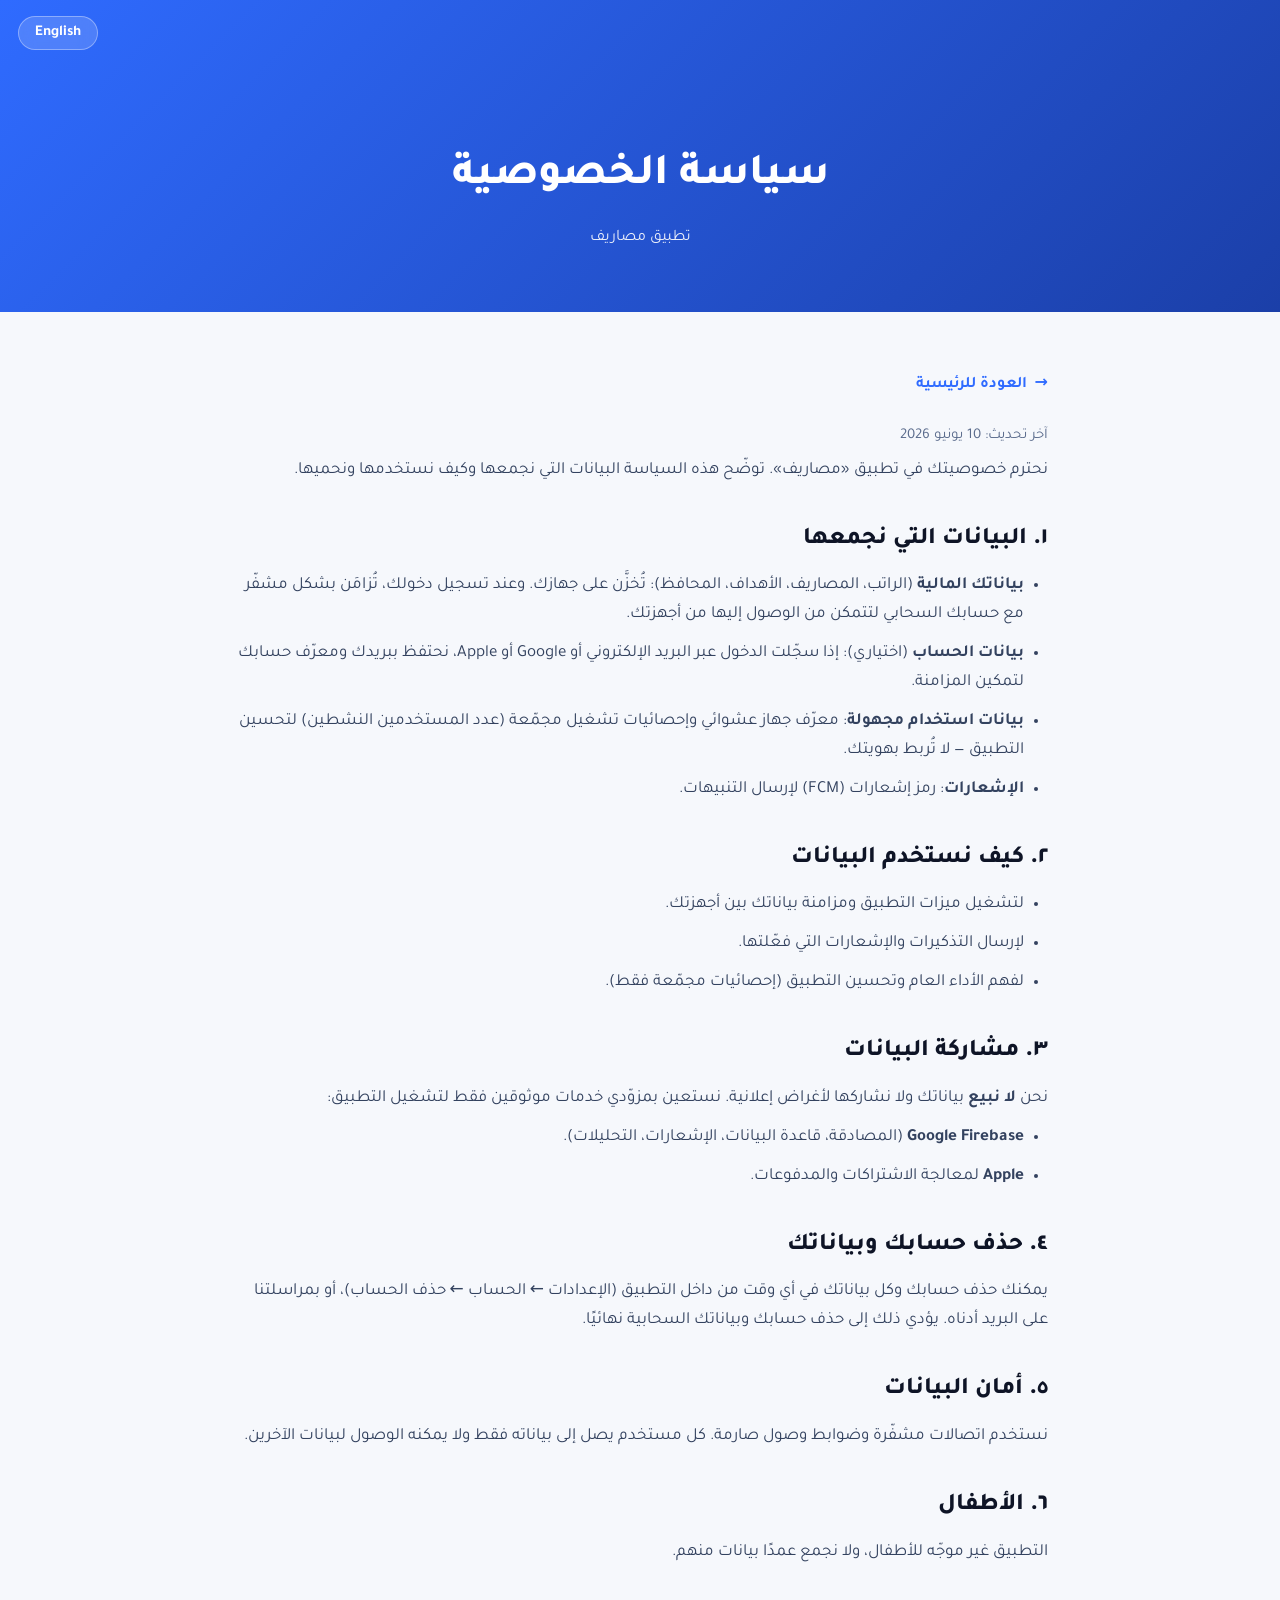
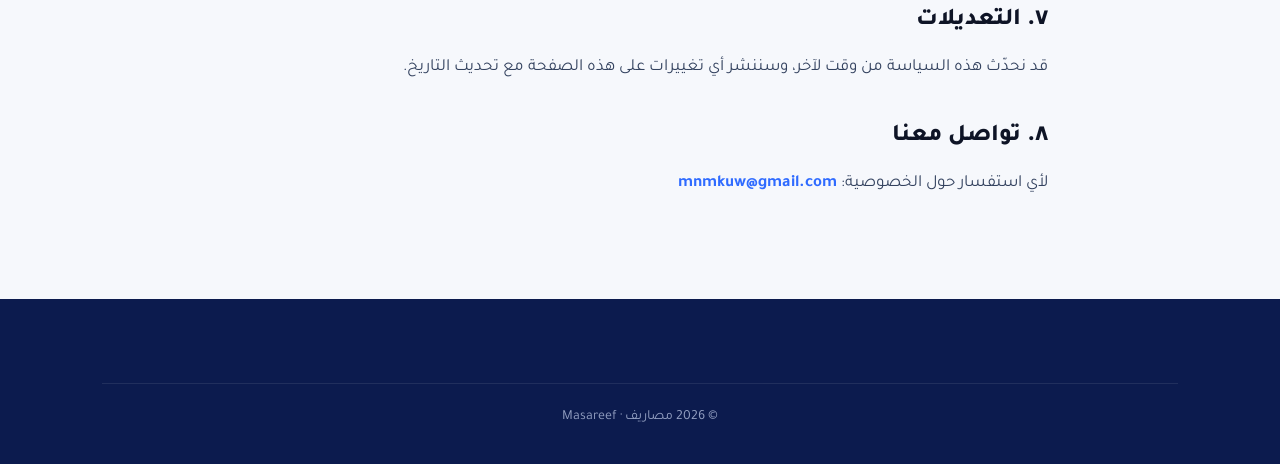
==== privacy.html @ 50fc84c0 "Masareef landing page, privacy policy & terms" ====
<!DOCTYPE html>
<html lang="ar" dir="rtl" data-lang="ar">
<head>
<meta charset="UTF-8">
<meta name="viewport" content="width=device-width, initial-scale=1">
<title>سياسة الخصوصية · Privacy Policy — مصاريف</title>
<link rel="icon" href="assets/icon.png">
<link rel="preconnect" href="https://fonts.googleapis.com">
<link rel="preconnect" href="https://fonts.gstatic.com" crossorigin>
<link href="https://fonts.googleapis.com/css2?family=Tajawal:wght@400;500;700;800;900&display=swap" rel="stylesheet">
<link rel="stylesheet" href="styles.css">
</head>
<body>
<button class="lang-toggle" onclick="toggleLang()"><span class="ar">English</span><span class="en">العربية</span></button>

<div class="legal-hero">
  <h1><span class="ar">سياسة الخصوصية</span><span class="en">Privacy Policy</span></h1>
  <p><span class="ar">تطبيق مصاريف</span><span class="en">Masareef App</span></p>
</div>

<div class="legal">
  <a class="back-link" href="index.html">→ <span class="ar">العودة للرئيسية</span><span class="en">Back to home</span></a>
  <p class="updated"><span class="ar">آخر تحديث: 10 يونيو 2026</span><span class="en">Last updated: June 10, 2026</span></p>

  <!-- AR -->
  <div class="ar">
    <p>نحترم خصوصيتك في تطبيق «مصاريف». توضّح هذه السياسة البيانات التي نجمعها وكيف نستخدمها ونحميها.</p>

    <h2>١. البيانات التي نجمعها</h2>
    <ul>
      <li><strong>بياناتك المالية</strong> (الراتب، المصاريف، الأهداف، المحافظ): تُخزَّن على جهازك. وعند تسجيل دخولك، تُزامَن بشكل مشفّر مع حسابك السحابي لتتمكن من الوصول إليها من أجهزتك.</li>
      <li><strong>بيانات الحساب</strong> (اختياري): إذا سجّلت الدخول عبر البريد الإلكتروني أو Google أو Apple، نحتفظ ببريدك ومعرّف حسابك لتمكين المزامنة.</li>
      <li><strong>بيانات استخدام مجهولة</strong>: معرّف جهاز عشوائي وإحصائيات تشغيل مجمّعة (عدد المستخدمين النشطين) لتحسين التطبيق — لا تُربط بهويتك.</li>
      <li><strong>الإشعارات</strong>: رمز إشعارات (FCM) لإرسال التنبيهات.</li>
    </ul>

    <h2>٢. كيف نستخدم البيانات</h2>
    <ul>
      <li>لتشغيل ميزات التطبيق ومزامنة بياناتك بين أجهزتك.</li>
      <li>لإرسال التذكيرات والإشعارات التي فعّلتها.</li>
      <li>لفهم الأداء العام وتحسين التطبيق (إحصائيات مجمّعة فقط).</li>
    </ul>

    <h2>٣. مشاركة البيانات</h2>
    <p>نحن <strong>لا نبيع</strong> بياناتك ولا نشاركها لأغراض إعلانية. نستعين بمزوّدي خدمات موثوقين فقط لتشغيل التطبيق:</p>
    <ul>
      <li><strong>Google Firebase</strong> (المصادقة، قاعدة البيانات، الإشعارات، التحليلات).</li>
      <li><strong>Apple</strong> لمعالجة الاشتراكات والمدفوعات.</li>
    </ul>

    <h2>٤. حذف حسابك وبياناتك</h2>
    <p>يمكنك حذف حسابك وكل بياناتك في أي وقت من داخل التطبيق (الإعدادات ← الحساب ← حذف الحساب)، أو بمراسلتنا على البريد أدناه. يؤدي ذلك إلى حذف حسابك وبياناتك السحابية نهائيًا.</p>

    <h2>٥. أمان البيانات</h2>
    <p>نستخدم اتصالات مشفّرة وضوابط وصول صارمة. كل مستخدم يصل إلى بياناته فقط ولا يمكنه الوصول لبيانات الآخرين.</p>

    <h2>٦. الأطفال</h2>
    <p>التطبيق غير موجّه للأطفال، ولا نجمع عمدًا بيانات منهم.</p>

    <h2>٧. التعديلات</h2>
    <p>قد نحدّث هذه السياسة من وقت لآخر، وسننشر أي تغييرات على هذه الصفحة مع تحديث التاريخ.</p>

    <h2>٨. تواصل معنا</h2>
    <p>لأي استفسار حول الخصوصية: <a href="mailto:mnmkuw@gmail.com" style="color:var(--blue);font-weight:700">mnmkuw@gmail.com</a></p>
  </div>

  <!-- EN -->
  <div class="en">
    <p>We respect your privacy in the “Masareef” app. This policy explains what data we collect, and how we use and protect it.</p>

    <h2>1. Data we collect</h2>
    <ul>
      <li><strong>Your financial data</strong> (salary, expenses, goals, wallets): stored on your device. When you sign in, it is synced to your cloud account so you can access it across devices.</li>
      <li><strong>Account data</strong> (optional): if you sign in via Email, Google, or Apple, we keep your email and account ID to enable sync.</li>
      <li><strong>Anonymous usage data</strong>: a random device ID and aggregate activity metrics (active-user counts) to improve the app — not linked to your identity.</li>
      <li><strong>Notifications</strong>: a push token (FCM) to deliver alerts.</li>
    </ul>

    <h2>2. How we use data</h2>
    <ul>
      <li>To run the app's features and sync your data across devices.</li>
      <li>To send reminders and notifications you enabled.</li>
      <li>To understand overall performance and improve the app (aggregate stats only).</li>
    </ul>

    <h2>3. Data sharing</h2>
    <p>We <strong>do not sell</strong> your data or share it for advertising. We use trusted service providers only to operate the app:</p>
    <ul>
      <li><strong>Google Firebase</strong> (authentication, database, notifications, analytics).</li>
      <li><strong>Apple</strong> for subscription and payment processing.</li>
    </ul>

    <h2>4. Deleting your account & data</h2>
    <p>You can delete your account and all your data at any time from within the app (Settings → Account → Delete account), or by emailing us below. This permanently removes your account and cloud data.</p>

    <h2>5. Data security</h2>
    <p>We use encrypted connections and strict access controls. Each user can access only their own data.</p>

    <h2>6. Children</h2>
    <p>The app is not directed to children, and we do not knowingly collect their data.</p>

    <h2>7. Changes</h2>
    <p>We may update this policy from time to time and will post changes on this page with an updated date.</p>

    <h2>8. Contact us</h2>
    <p>For any privacy question: <a href="mailto:mnmkuw@gmail.com" style="color:var(--blue);font-weight:700">mnmkuw@gmail.com</a></p>
  </div>
</div>

<footer>
  <div class="container">
    <div class="foot-base">© 2026 مصاريف · Masareef</div>
  </div>
</footer>

<script>
function toggleLang(){
  const h=document.documentElement;
  const en=h.getAttribute('data-lang')==='en';
  h.setAttribute('data-lang',en?'ar':'en');
  h.setAttribute('lang',en?'ar':'en');
  h.setAttribute('dir',en?'rtl':'ltr');
}
</script>
</body>
</html>
---- styles.css ----
/* ===== Masareef · مصاريف — landing & legal pages ===== */
:root{
  --blue:#2F6BFF;
  --blue-2:#5B8DEF;
  --navy:#0C1B4E;
  --ink:#0E1426;
  --muted:#5A6B8C;
  --bg:#F6F8FC;
  --surface:#FFFFFF;
  --border:#E6ECF6;
  --gold:#B8860B;
  --radius:22px;
  --shadow:0 24px 60px rgba(20,40,90,.14);
  --maxw:1120px;
}
*{box-sizing:border-box;margin:0;padding:0}
html{scroll-behavior:smooth}
body{
  font-family:'Tajawal',system-ui,-apple-system,sans-serif;
  background:var(--bg);color:var(--ink);
  line-height:1.7;-webkit-font-smoothing:antialiased;
  overflow-x:hidden;
}
a{color:inherit;text-decoration:none}
img{max-width:100%;display:block}
.container{max-width:var(--maxw);margin:0 auto;padding:0 22px}

/* ---------- nav ---------- */
.nav{
  position:fixed;inset:0 0 auto 0;z-index:50;
  display:flex;align-items:center;justify-content:space-between;
  padding:16px 26px;transition:.3s;
}
.nav.scrolled{
  background:rgba(255,255,255,.82);backdrop-filter:blur(14px);
  box-shadow:0 1px 0 var(--border);
}
.brand{display:flex;align-items:center;gap:10px;font-weight:800;font-size:22px}
.brand img{width:38px;height:38px;border-radius:11px}
.nav.scrolled .brand{color:var(--ink)}
.nav-links{display:flex;gap:26px;font-weight:600;font-size:16px}
.nav-links a{opacity:.9;transition:.2s}
.nav-links a:hover{opacity:1;color:var(--blue)}
.nav:not(.scrolled){color:#fff}
.nav:not(.scrolled) .nav-links a:hover{color:#fff;opacity:.7}
@media(max-width:720px){.nav-links{display:none}}

/* ---------- hero ---------- */
.hero{
  position:relative;color:#fff;overflow:hidden;
  padding:160px 0 120px;
  background:linear-gradient(135deg,#3F6AF5 0%,#2F6BFF 38%,#1B3FA8 100%);
}
.hero::before{ /* animated glow */
  content:"";position:absolute;width:900px;height:900px;border-radius:50%;
  top:-380px;right:-200px;
  background:radial-gradient(circle,rgba(255,255,255,.28),transparent 60%);
  animation:float 9s ease-in-out infinite;
}
.hero::after{
  content:"";position:absolute;width:680px;height:680px;border-radius:50%;
  bottom:-320px;left:-160px;
  background:radial-gradient(circle,rgba(91,141,239,.4),transparent 60%);
  animation:float 11s ease-in-out infinite reverse;
}
.hero-grid{
  position:relative;z-index:2;display:grid;grid-template-columns:1.05fr .95fr;
  gap:40px;align-items:center;
}
.badge-pill{
  display:inline-flex;align-items:center;gap:8px;
  background:rgba(255,255,255,.16);border:1px solid rgba(255,255,255,.28);
  padding:8px 16px;border-radius:30px;font-weight:600;font-size:14px;margin-bottom:22px;
}
.hero h1{font-size:64px;line-height:1.15;font-weight:800;letter-spacing:-1px}
.hero p.sub{font-size:21px;opacity:.92;margin:18px 0 32px;max-width:520px}
.cta-row{display:flex;gap:14px;flex-wrap:wrap}
.btn{
  display:inline-flex;align-items:center;gap:10px;font-weight:700;font-size:17px;
  padding:15px 28px;border-radius:16px;transition:.2s;cursor:pointer;border:none;
}
.btn-white{background:#fff;color:var(--blue)}
.btn-white:hover{transform:translateY(-2px);box-shadow:0 16px 30px rgba(0,0,0,.2)}
.btn-ghost{background:rgba(255,255,255,.12);color:#fff;border:1px solid rgba(255,255,255,.3)}
.btn-ghost:hover{background:rgba(255,255,255,.2)}

/* phone */
.phone-wrap{display:flex;justify-content:center;perspective:1400px}
.phone{
  width:300px;border-radius:46px;background:#0c0e16;padding:12px;
  box-shadow:0 40px 80px rgba(8,20,60,.45);
  animation:float 6s ease-in-out infinite;transform:rotateY(-12deg) rotateX(4deg);
}
.phone img{border-radius:36px;width:100%}

/* ---------- sections ---------- */
section{padding:96px 0}
.eyebrow{color:var(--blue);font-weight:800;letter-spacing:1px;font-size:15px;margin-bottom:10px;text-align:center}
.h2{font-size:42px;font-weight:800;text-align:center;letter-spacing:-.5px}
.lead{color:var(--muted);text-align:center;max-width:620px;margin:14px auto 0;font-size:18px}

.features{display:grid;grid-template-columns:repeat(3,1fr);gap:22px;margin-top:56px}
.card{
  background:var(--surface);border:1px solid var(--border);border-radius:var(--radius);
  padding:30px 26px;transition:.3s;
}
.card:hover{transform:translateY(-6px);box-shadow:var(--shadow);border-color:transparent}
.card .ico{
  width:58px;height:58px;border-radius:16px;display:grid;place-items:center;
  font-size:26px;margin-bottom:18px;
}
.card h3{font-size:21px;font-weight:800;margin-bottom:8px}
.card p{color:var(--muted);font-size:16px}
@media(max-width:860px){.features{grid-template-columns:1fr}.hero-grid{grid-template-columns:1fr;text-align:center}.hero p.sub{margin-inline:auto}.cta-row{justify-content:center}.hero h1{font-size:46px}}

/* showcase strip */
.showcase{background:linear-gradient(180deg,#fff,var(--bg))}
.shots{display:flex;gap:24px;justify-content:center;flex-wrap:wrap;margin-top:50px}
.shot{width:230px;border-radius:34px;background:#0c0e16;padding:9px;box-shadow:var(--shadow)}
.shot img{border-radius:26px}

/* ---------- reveal animation ---------- */
.reveal{opacity:0;transform:translateY(26px);transition:.7s cubic-bezier(.2,.7,.2,1)}
.reveal.in{opacity:1;transform:none}

@keyframes float{0%,100%{transform:translateY(0)}50%{transform:translateY(-18px)}}

/* ---------- contact ---------- */
.contact-box{
  max-width:680px;margin:46px auto 0;background:var(--surface);
  border:1px solid var(--border);border-radius:var(--radius);
  padding:40px;text-align:center;box-shadow:var(--shadow);
}
.contact-box .mail{
  display:inline-flex;align-items:center;gap:10px;margin-top:10px;
  font-size:22px;font-weight:800;color:var(--blue);
}

/* ---------- footer ---------- */
footer{background:var(--navy);color:#cdd8f3;padding:56px 0 34px}
.foot-grid{display:flex;justify-content:space-between;gap:30px;flex-wrap:wrap;align-items:center}
.foot-brand{display:flex;align-items:center;gap:12px;font-weight:800;font-size:22px;color:#fff}
.foot-brand img{width:42px;height:42px;border-radius:12px}
.foot-links{display:flex;gap:24px;font-weight:600}
.foot-links a{opacity:.85}.foot-links a:hover{opacity:1;color:#fff}
.foot-base{margin-top:28px;padding-top:22px;border-top:1px solid rgba(255,255,255,.12);
  font-size:14px;opacity:.7;text-align:center}

/* ---------- legal pages ---------- */
.legal-hero{
  background:linear-gradient(135deg,#2F6BFF,#1B3FA8);color:#fff;
  padding:140px 0 60px;text-align:center;
}
.legal-hero h1{font-size:44px;font-weight:800}
.legal-hero p{opacity:.9;margin-top:10px}
.legal{max-width:860px;margin:0 auto;padding:60px 22px 90px}
.legal h2{font-size:24px;font-weight:800;margin:34px 0 12px;color:var(--ink)}
.legal h2:first-child{margin-top:0}
.legal p,.legal li{color:#33425f;font-size:17px;margin-bottom:10px}
.legal ul{padding-inline-start:24px;margin-bottom:12px}
.legal .updated{color:var(--muted);font-size:15px;margin-bottom:8px}
.back-link{display:inline-flex;gap:8px;align-items:center;color:var(--blue);font-weight:700;margin-bottom:24px}

/* language toggle */
.lang-toggle{
  position:fixed;top:16px;left:18px;z-index:60;
  background:rgba(255,255,255,.16);border:1px solid rgba(255,255,255,.35);
  color:#fff;border-radius:30px;padding:7px 16px;font-weight:700;cursor:pointer;
  font-family:inherit;font-size:15px;backdrop-filter:blur(8px);
}
[data-lang="en"] .ar{display:none}
[data-lang="ar"] .en{display:none}
[data-lang="en"]{direction:ltr}
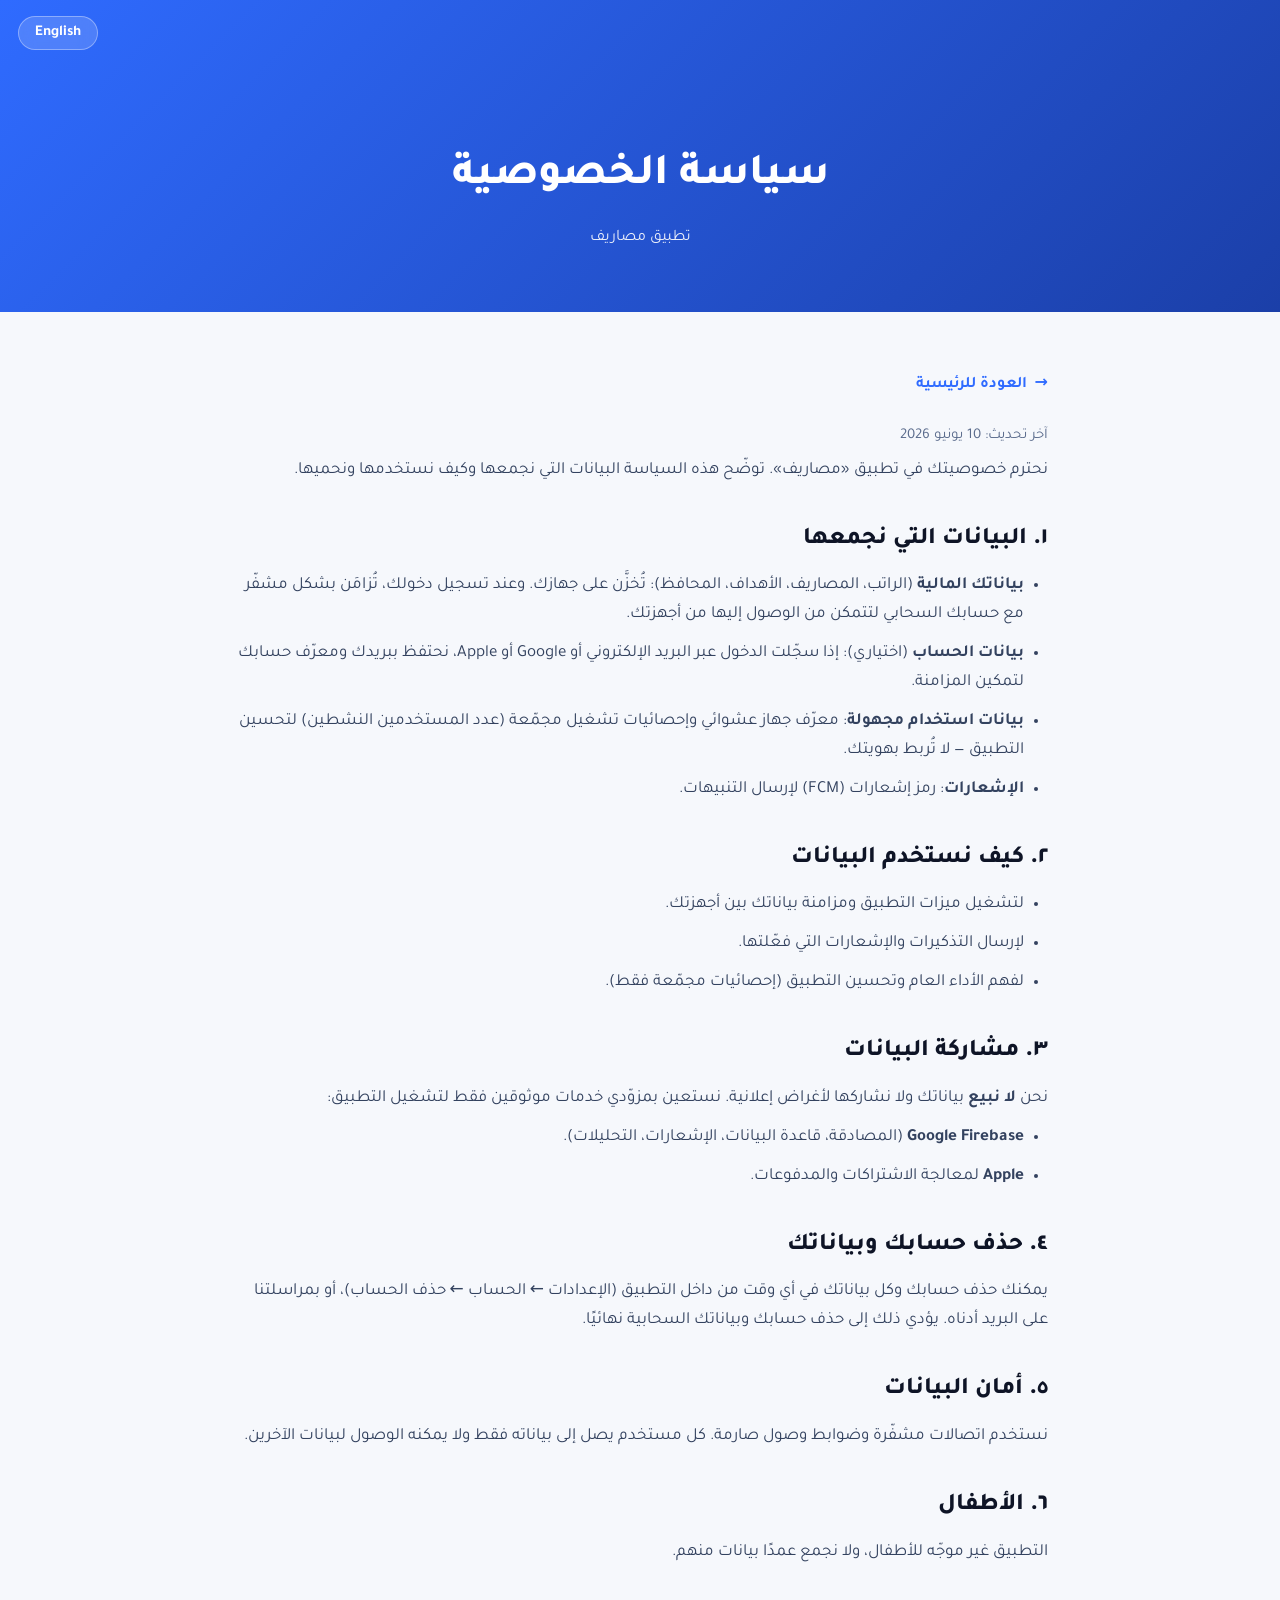
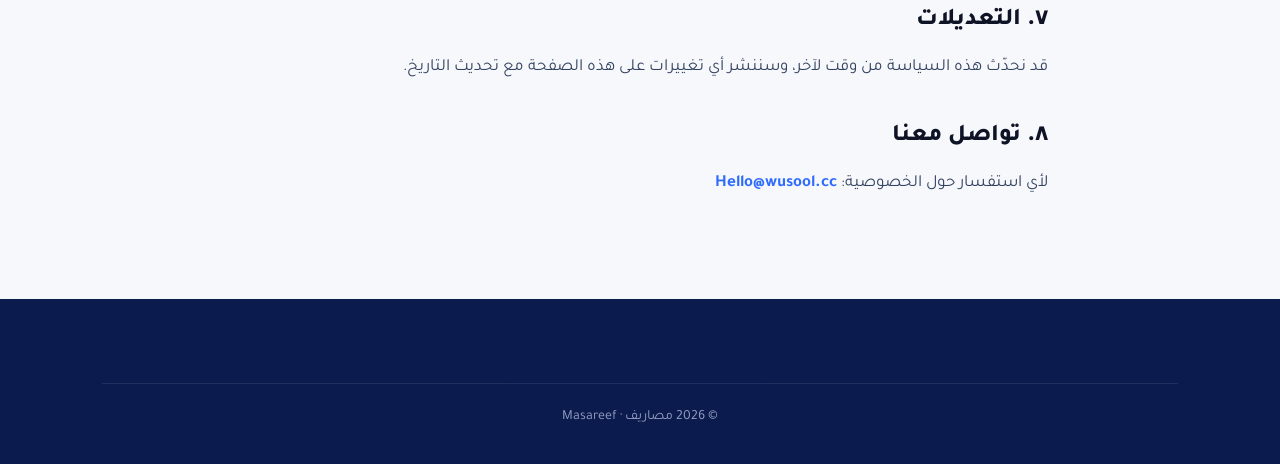
==== commit 555a8279: "Update contact email to Hello@wusool.cc" ====
--- a/privacy.html
+++ b/privacy.html
@@ -61,7 +61,7 @@
     <p>قد نحدّث هذه السياسة من وقت لآخر، وسننشر أي تغييرات على هذه الصفحة مع تحديث التاريخ.</p>
 
     <h2>٨. تواصل معنا</h2>
-    <p>لأي استفسار حول الخصوصية: <a href="mailto:mnmkuw@gmail.com" style="color:var(--blue);font-weight:700">mnmkuw@gmail.com</a></p>
+    <p>لأي استفسار حول الخصوصية: <a href="mailto:Hello@wusool.cc" style="color:var(--blue);font-weight:700">Hello@wusool.cc</a></p>
   </div>
 
   <!-- EN -->
@@ -103,7 +103,7 @@
     <p>We may update this policy from time to time and will post changes on this page with an updated date.</p>
 
     <h2>8. Contact us</h2>
-    <p>For any privacy question: <a href="mailto:mnmkuw@gmail.com" style="color:var(--blue);font-weight:700">mnmkuw@gmail.com</a></p>
+    <p>For any privacy question: <a href="mailto:Hello@wusool.cc" style="color:var(--blue);font-weight:700">Hello@wusool.cc</a></p>
   </div>
 </div>
 
